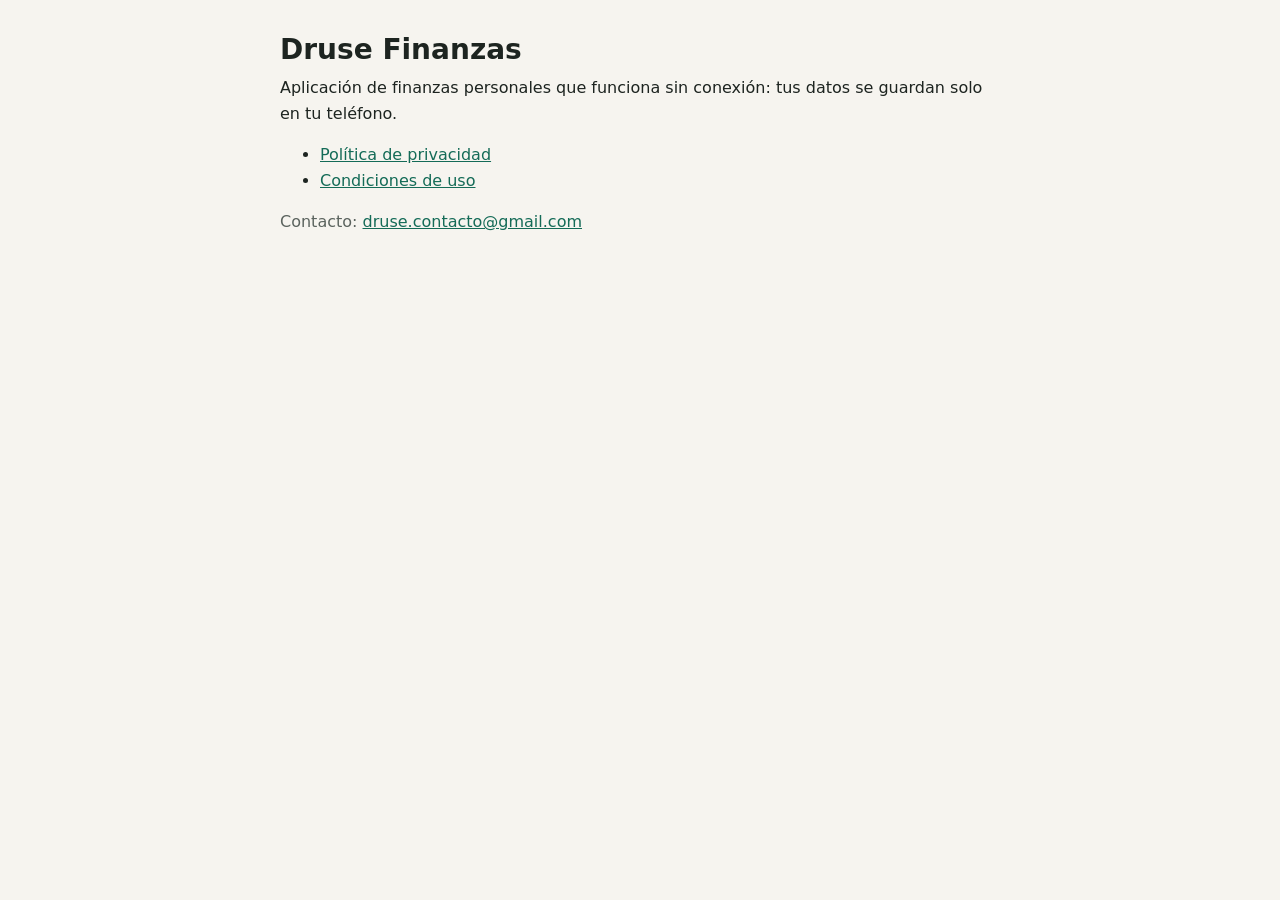
==== index.html @ 534edf0a "Política de privacidad y condiciones de uso de Druse Finanzas Generadas con `npm run legal` desde el" ====
<!doctype html>
<html lang="es-CO">
<head>
<meta charset="utf-8">
<meta name="viewport" content="width=device-width, initial-scale=1">
<title>Información legal — Druse Finanzas</title>
<style>:root{color-scheme:light dark;--fondo:#f6f4ef;--texto:#1d2420;--suave:#5b635e;--acento:#146b57;--linea:#dcd8cf}@media (prefers-color-scheme:dark){:root{--fondo:#141816;--texto:#e9ece9;--suave:#a6ada8;--acento:#6fcfae;--linea:#2c332f}}body{margin:0;background:var(--fondo);color:var(--texto);font:16px/1.6 system-ui,-apple-system,"Segoe UI",Roboto,sans-serif}main{max-width:720px;margin:0 auto;padding:32px 16px 64px}h1{font-size:1.75rem;line-height:1.25;margin:0 0 8px}h2{font-size:1.125rem;margin:32px 0 8px}p{margin:0 0 12px;overflow-wrap:anywhere}.suave{color:var(--suave)}.resumen{padding:16px;border:1px solid var(--linea);border-radius:12px}a{color:var(--acento)}nav{margin-bottom:24px}</style>
</head>
<body>
<main>
<h1>Druse Finanzas</h1>
<p>Aplicación de finanzas personales que funciona sin conexión: tus datos se guardan solo en tu teléfono.</p>
<ul>
<li><a href="privacidad.html">Política de privacidad</a></li>
<li><a href="condiciones.html">Condiciones de uso</a></li>
</ul>
<p class="suave">Contacto: <a href="mailto:druse.contacto@gmail.com">druse.contacto@gmail.com</a></p>
</main>
</body>
</html>
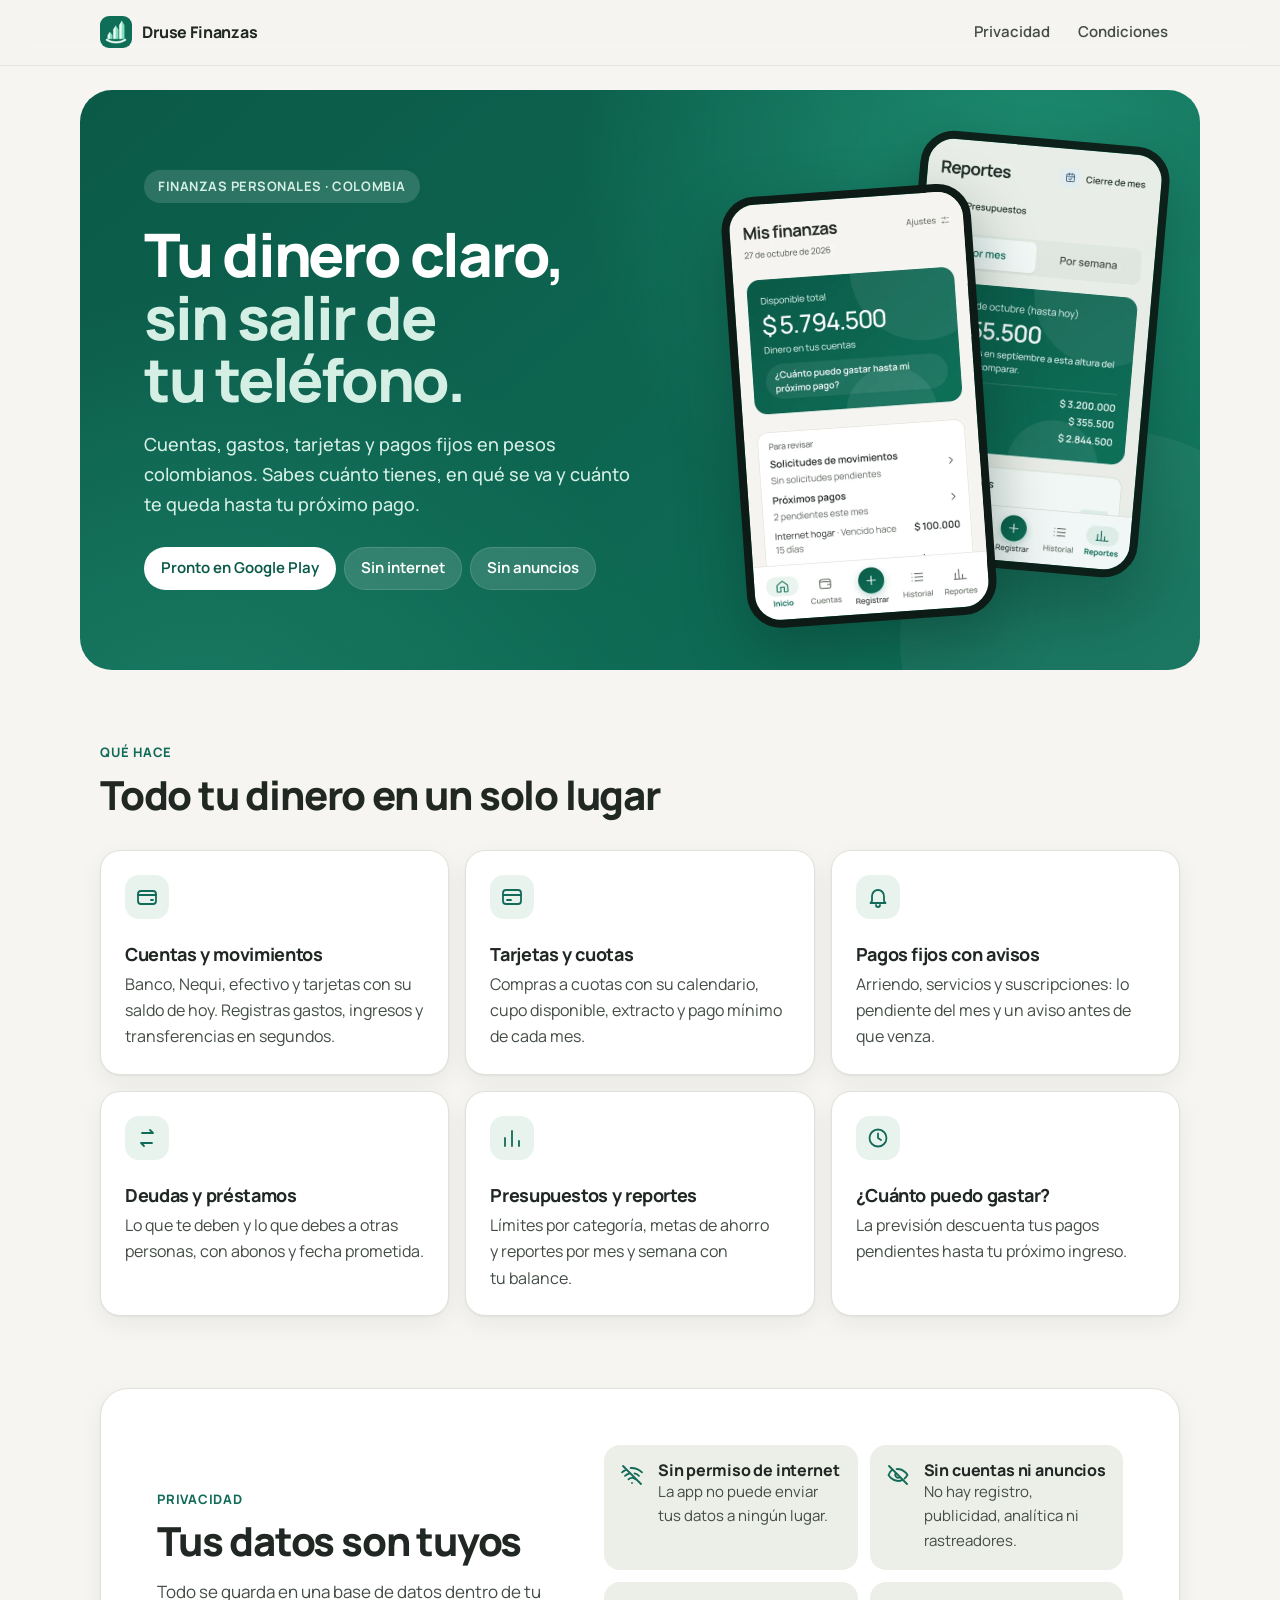
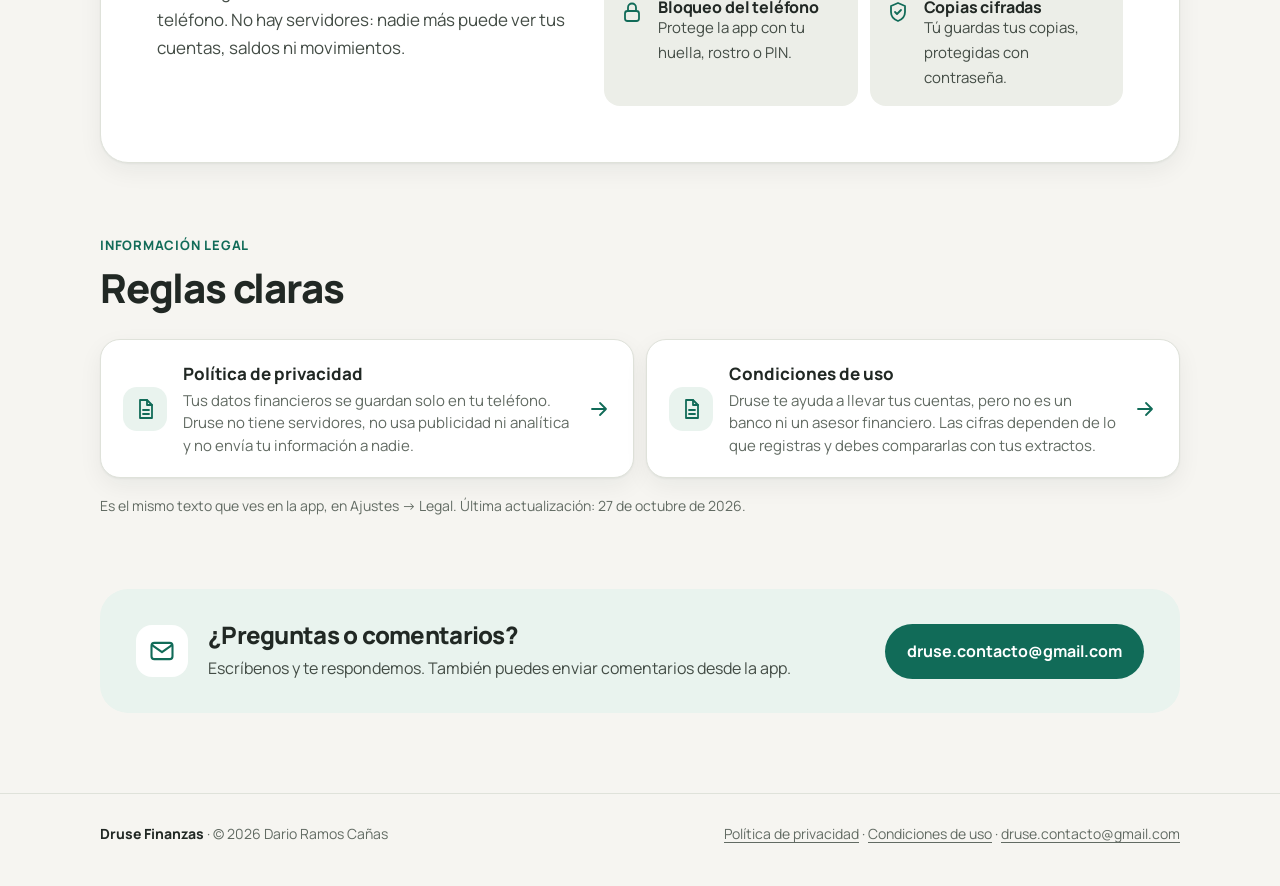
==== commit ba337cd6: "Portada de Druse Finanzas y nuevo diseño de las páginas legales Portada con funciones y compromisos " ====
--- a/index.html
+++ b/index.html
@@ -3,18 +3,74 @@
 <head>
 <meta charset="utf-8">
 <meta name="viewport" content="width=device-width, initial-scale=1">
-<title>Información legal — Druse Finanzas</title>
-<style>:root{color-scheme:light dark;--fondo:#f6f4ef;--texto:#1d2420;--suave:#5b635e;--acento:#146b57;--linea:#dcd8cf}@media (prefers-color-scheme:dark){:root{--fondo:#141816;--texto:#e9ece9;--suave:#a6ada8;--acento:#6fcfae;--linea:#2c332f}}body{margin:0;background:var(--fondo);color:var(--texto);font:16px/1.6 system-ui,-apple-system,"Segoe UI",Roboto,sans-serif}main{max-width:720px;margin:0 auto;padding:32px 16px 64px}h1{font-size:1.75rem;line-height:1.25;margin:0 0 8px}h2{font-size:1.125rem;margin:32px 0 8px}p{margin:0 0 12px;overflow-wrap:anywhere}.suave{color:var(--suave)}.resumen{padding:16px;border:1px solid var(--linea);border-radius:12px}a{color:var(--acento)}nav{margin-bottom:24px}</style>
+<title>Druse Finanzas — tu dinero claro, sin conexión</title>
+<meta name="description" content="Druse Finanzas: cuentas, gastos, tarjetas y pagos fijos en pesos colombianos. Funciona sin internet y tus datos se quedan en tu teléfono.">
+<meta name="theme-color" content="#116b58" media="(prefers-color-scheme: light)">
+<meta name="theme-color" content="#141714" media="(prefers-color-scheme: dark)">
+<link rel="icon" type="image/png" href="recursos/icono-192.png">
+<link rel="stylesheet" href="estilo.css">
 </head>
-<body>
-<main>
-<h1>Druse Finanzas</h1>
-<p>Aplicación de finanzas personales que funciona sin conexión: tus datos se guardan solo en tu teléfono.</p>
-<ul>
-<li><a href="privacidad.html">Política de privacidad</a></li>
-<li><a href="condiciones.html">Condiciones de uso</a></li>
+<body class="pagina-inicio">
+<a class="saltar" href="#contenido">Saltar al contenido</a>
+<header class="barra"><div class="barra__dentro">
+<a class="marca" href="index.html" aria-label="Druse Finanzas, inicio"><img src="recursos/icono-192.png" alt="" width="32" height="32"><span>Druse Finanzas</span></a>
+<nav aria-label="Secciones"><a href="privacidad.html">Privacidad</a><a href="condiciones.html">Condiciones</a></nav>
+</div></header>
+<main id="contenido">
+<section class="portada"><div class="portada__dentro">
+<div class="portada__texto">
+<p class="etiqueta">Finanzas personales · Colombia</p>
+<h1>Tu dinero claro, <span>sin salir de tu teléfono.</span></h1>
+<p class="entrada">Cuentas, gastos, tarjetas y pagos fijos en pesos colombianos. Sabes cuánto tienes, en qué se va y cuánto te queda hasta tu próximo pago.</p>
+<ul class="sellos"><li>Pronto en Google Play</li><li>Sin internet</li><li>Sin anuncios</li></ul>
+</div>
+<div class="telefonos" aria-hidden="true">
+<img class="telefono telefono--atras" src="recursos/reportes.webp" alt="" width="540" height="960">
+<img class="telefono telefono--frente" src="recursos/inicio.webp" alt="" width="540" height="960">
+</div>
+</div></section>
+<section class="bloque" aria-labelledby="funciones-titulo">
+<p class="bloque__antetitulo">Qué hace</p>
+<h2 id="funciones-titulo">Todo tu dinero en un solo lugar</h2>
+<ul class="funciones">
+<li class="funcion"><svg class="icono" viewBox="0 0 24 24" aria-hidden="true" fill="none" stroke="currentColor" stroke-width="1.8" stroke-linecap="round" stroke-linejoin="round"><rect x="3" y="6" width="18" height="13" rx="3"/><path d="M3 10h18M16 15h2"/></svg><h3>Cuentas y movimientos</h3><p>Banco, Nequi, efectivo y tarjetas con su saldo de hoy. Registras gastos, ingresos y transferencias en segundos.</p></li>
+<li class="funcion"><svg class="icono" viewBox="0 0 24 24" aria-hidden="true" fill="none" stroke="currentColor" stroke-width="1.8" stroke-linecap="round" stroke-linejoin="round"><rect x="3" y="5" width="18" height="14" rx="3"/><path d="M3 10h18M7 15h4"/></svg><h3>Tarjetas y cuotas</h3><p>Compras a cuotas con su calendario, cupo disponible, extracto y pago mínimo de cada mes.</p></li>
+<li class="funcion"><svg class="icono" viewBox="0 0 24 24" aria-hidden="true" fill="none" stroke="currentColor" stroke-width="1.8" stroke-linecap="round" stroke-linejoin="round"><path d="M6 16v-5a6 6 0 0 1 12 0v5l1.5 2h-15z"/><path d="M10 20a2 2 0 0 0 4 0"/></svg><h3>Pagos fijos con avisos</h3><p>Arriendo, servicios y suscripciones: lo pendiente del mes y un aviso antes de que venza.</p></li>
+<li class="funcion"><svg class="icono" viewBox="0 0 24 24" aria-hidden="true" fill="none" stroke="currentColor" stroke-width="1.8" stroke-linecap="round" stroke-linejoin="round"><path d="M7 7h11l-3-3M17 17H6l3 3"/></svg><h3>Deudas y préstamos</h3><p>Lo que te deben y lo que debes a otras personas, con abonos y fecha prometida.</p></li>
+<li class="funcion"><svg class="icono" viewBox="0 0 24 24" aria-hidden="true" fill="none" stroke="currentColor" stroke-width="1.8" stroke-linecap="round" stroke-linejoin="round"><path d="M5 20v-8M12 20V5M19 20v-5"/></svg><h3>Presupuestos y reportes</h3><p>Límites por categoría, metas de ahorro y reportes por mes y semana con tu balance.</p></li>
+<li class="funcion"><svg class="icono" viewBox="0 0 24 24" aria-hidden="true" fill="none" stroke="currentColor" stroke-width="1.8" stroke-linecap="round" stroke-linejoin="round"><circle cx="12" cy="12" r="8.5"/><path d="M12 7.5V12l3 2"/></svg><h3>¿Cuánto puedo gastar?</h3><p>La previsión descuenta tus pagos pendientes hasta tu próximo ingreso.</p></li>
 </ul>
-<p class="suave">Contacto: <a href="mailto:druse.contacto@gmail.com">druse.contacto@gmail.com</a></p>
+</section>
+<section class="bloque" aria-labelledby="privacidad-titulo"><div class="privacidad">
+<div class="privacidad__texto">
+<p class="bloque__antetitulo">Privacidad</p>
+<h2 id="privacidad-titulo">Tus datos son tuyos</h2>
+<p>Todo se guarda en una base de datos dentro de tu teléfono. No hay servidores: nadie más puede ver tus cuentas, saldos ni movimientos.</p>
+</div>
+<ul class="promesas">
+<li><svg class="icono" viewBox="0 0 24 24" aria-hidden="true" fill="none" stroke="currentColor" stroke-width="1.8" stroke-linecap="round" stroke-linejoin="round"><path d="M3 3l18 18M8.5 16.4a5 5 0 0 1 7 0M5 12.9a10 10 0 0 1 4.6-2.6M14.5 10.4A10 10 0 0 1 19 12.9M2 9.4a15 15 0 0 1 4.2-2.8M10.7 5A15 15 0 0 1 22 9.4M12 20h.01"/></svg><div><h3>Sin permiso de internet</h3><p>La app no puede enviar tus datos a ningún lugar.</p></div></li>
+<li><svg class="icono" viewBox="0 0 24 24" aria-hidden="true" fill="none" stroke="currentColor" stroke-width="1.8" stroke-linecap="round" stroke-linejoin="round"><path d="M3 3l18 18M10.6 6.1A10 10 0 0 1 12 6c6 0 9.5 6 9.5 6a17 17 0 0 1-3 3.6M6.6 6.6C3.9 8.3 2.5 12 2.5 12S6 18 12 18a9.6 9.6 0 0 0 4.4-1.1M9.9 9.9a3 3 0 0 0 4.2 4.2"/></svg><div><h3>Sin cuentas ni anuncios</h3><p>No hay registro, publicidad, analítica ni rastreadores.</p></div></li>
+<li><svg class="icono" viewBox="0 0 24 24" aria-hidden="true" fill="none" stroke="currentColor" stroke-width="1.8" stroke-linecap="round" stroke-linejoin="round"><rect x="5" y="11" width="14" height="10" rx="2.5"/><path d="M8 11V7.5a4 4 0 0 1 8 0V11"/></svg><div><h3>Bloqueo del teléfono</h3><p>Protege la app con tu huella, rostro o PIN.</p></div></li>
+<li><svg class="icono" viewBox="0 0 24 24" aria-hidden="true" fill="none" stroke="currentColor" stroke-width="1.8" stroke-linecap="round" stroke-linejoin="round"><path d="M12 3l7 3v6c0 4.5-3 7.5-7 9-4-1.5-7-4.5-7-9V6z"/><path d="M9 12l2 2 4-4"/></svg><div><h3>Copias cifradas</h3><p>Tú guardas tus copias, protegidas con contraseña.</p></div></li>
+</ul>
+</div></section>
+<section class="bloque" aria-labelledby="legal-titulo">
+<p class="bloque__antetitulo">Información legal</p>
+<h2 id="legal-titulo">Reglas claras</h2>
+<ul class="documentos">
+<li><a class="enlace-doc" href="privacidad.html"><svg class="icono" viewBox="0 0 24 24" aria-hidden="true" fill="none" stroke="currentColor" stroke-width="1.8" stroke-linecap="round" stroke-linejoin="round"><path d="M7 3h7l5 5v13H7z"/><path d="M14 3v5h5M10 13h6M10 17h6"/></svg><span><strong>Política de privacidad</strong><span>Tus datos financieros se guardan solo en tu teléfono. Druse no tiene servidores, no usa publicidad ni analítica y no envía tu información a nadie.</span></span><svg class="icono" viewBox="0 0 24 24" aria-hidden="true" fill="none" stroke="currentColor" stroke-width="1.8" stroke-linecap="round" stroke-linejoin="round"><path d="M5 12h14M13 6l6 6-6 6"/></svg></a></li>
+<li><a class="enlace-doc" href="condiciones.html"><svg class="icono" viewBox="0 0 24 24" aria-hidden="true" fill="none" stroke="currentColor" stroke-width="1.8" stroke-linecap="round" stroke-linejoin="round"><path d="M7 3h7l5 5v13H7z"/><path d="M14 3v5h5M10 13h6M10 17h6"/></svg><span><strong>Condiciones de uso</strong><span>Druse te ayuda a llevar tus cuentas, pero no es un banco ni un asesor financiero. Las cifras dependen de lo que registras y debes compararlas con tus extractos.</span></span><svg class="icono" viewBox="0 0 24 24" aria-hidden="true" fill="none" stroke="currentColor" stroke-width="1.8" stroke-linecap="round" stroke-linejoin="round"><path d="M5 12h14M13 6l6 6-6 6"/></svg></a></li>
+</ul>
+<p class="actualizado">Es el mismo texto que ves en la app, en Ajustes → Legal. Última actualización: 27 de octubre de 2026.</p>
+</section>
+<section class="bloque"><div class="contacto">
+<svg class="icono" viewBox="0 0 24 24" aria-hidden="true" fill="none" stroke="currentColor" stroke-width="1.8" stroke-linecap="round" stroke-linejoin="round"><rect x="3" y="5" width="18" height="14" rx="2.5"/><path d="M3.5 7l8.5 6 8.5-6"/></svg><div><h2>¿Preguntas o comentarios?</h2><p>Escríbenos y te respondemos. También puedes enviar comentarios desde la app.</p></div>
+<a class="boton" href="mailto:druse.contacto@gmail.com">druse.contacto@gmail.com</a>
+</div></section>
 </main>
+<footer class="pie"><div class="pie__dentro">
+<p><strong>Druse Finanzas</strong> · © 2026 Dario Ramos Cañas</p>
+<p><a href="privacidad.html">Política de privacidad</a> · <a href="condiciones.html">Condiciones de uso</a> · <a href="mailto:druse.contacto@gmail.com">druse.contacto@gmail.com</a></p>
+</div></footer>
 </body>
 </html>
--- a/estilo.css
+++ b/estilo.css
@@ -0,0 +1,309 @@
+/*
+ * Web pública de Druse Finanzas (GitHub Pages). Archivo fijo: el HTML lo genera `npm run legal`
+ * desde src/app/core/domain/legal.ts. Colores de src/theme/variables.scss; sin recursos externos.
+ */
+
+@font-face {
+  font-family: 'Manrope';
+  src: url('recursos/manrope-variable.ttf') format('truetype');
+  font-weight: 200 800;
+  font-display: swap;
+}
+
+:root {
+  color-scheme: light dark;
+  --fondo: #f6f5f1;
+  --superficie: #ffffff;
+  --superficie-2: #eceee8;
+  --texto: #212824;
+  --texto-2: #434c45;
+  --suave: #626b63;
+  --linea: #dfe2da;
+  --borde: #d0d4cc;
+  --marca: #116b58;
+  --marca-fondo: #e9f3ee;
+  --portada: radial-gradient(circle at 85% 10%, #1d8a6f 0, transparent 42%), radial-gradient(circle at 10% 120%, #1a7c64 0, transparent 40%), linear-gradient(140deg, #0b5a48 0%, #0f7059 100%);
+  --portada-texto: #ffffff;
+  --portada-suave: #d5efe5;
+  --portada-sello: rgba(255, 255, 255, 0.14);
+  --sombra: 0 1px 2px rgba(23, 38, 31, 0.05), 0 8px 24px rgba(23, 38, 31, 0.06);
+  --sombra-alta: 0 24px 60px rgba(6, 40, 31, 0.35);
+  --radio: 20px;
+  --ancho: 1120px;
+  --fuente: 'Manrope', system-ui, -apple-system, 'Segoe UI', Roboto, sans-serif;
+}
+
+@media (prefers-color-scheme: dark) {
+  :root {
+    --fondo: #141714;
+    --superficie: #1d211d;
+    --superficie-2: #272e27;
+    --texto: #edf1ea;
+    --texto-2: #ccd3c8;
+    --suave: #adb7ab;
+    --linea: #343d32;
+    --borde: #485145;
+    --marca: #8fd5b5;
+    --marca-fondo: #24382e;
+    --portada: radial-gradient(circle at 85% 10%, #22604f 0, transparent 42%), radial-gradient(circle at 10% 120%, #1c4d3f 0, transparent 40%), linear-gradient(140deg, #133a2f 0%, #1d4f41 100%);
+    --portada-texto: #f1f6f2;
+    --portada-suave: #c3dbd1;
+    --portada-sello: rgba(143, 213, 181, 0.14);
+    --sombra: 0 1px 2px rgba(0, 0, 0, 0.3);
+    --sombra-alta: 0 24px 60px rgba(0, 0, 0, 0.5);
+  }
+}
+
+*, *::before, *::after { box-sizing: border-box; }
+
+html { scroll-behavior: smooth; -webkit-text-size-adjust: 100%; }
+
+body {
+  margin: 0;
+  background: var(--fondo);
+  color: var(--texto);
+  font: 400 1rem/1.65 var(--fuente);
+  font-feature-settings: 'tnum' 0;
+  -webkit-font-smoothing: antialiased;
+  text-rendering: optimizeLegibility;
+}
+
+h1, h2, h3 { margin: 0; line-height: 1.15; letter-spacing: -0.02em; text-wrap: balance; }
+p { margin: 0; overflow-wrap: anywhere; text-wrap: pretty; }
+ul, ol { margin: 0; padding: 0; }
+img { display: block; max-width: 100%; height: auto; }
+a { color: var(--marca); text-decoration-thickness: 1px; text-underline-offset: 3px; }
+a:hover { text-decoration-thickness: 2px; }
+:focus-visible { outline: 3px solid var(--marca); outline-offset: 3px; border-radius: 6px; }
+::selection { background: var(--marca); color: var(--superficie); }
+
+.icono { width: 24px; height: 24px; flex: 0 0 auto; }
+
+.saltar {
+  position: absolute; left: 16px; top: -100px; z-index: 20;
+  padding: 10px 16px; border-radius: 12px; background: var(--superficie); color: var(--texto); box-shadow: var(--sombra);
+}
+.saltar:focus { top: 12px; }
+
+/* Barra superior */
+.barra {
+  position: sticky; top: 0; z-index: 10;
+  background: color-mix(in srgb, var(--fondo) 82%, transparent);
+  -webkit-backdrop-filter: saturate(1.4) blur(14px);
+  backdrop-filter: saturate(1.4) blur(14px);
+  border-bottom: 1px solid color-mix(in srgb, var(--linea) 70%, transparent);
+}
+.barra__dentro {
+  max-width: var(--ancho); margin: 0 auto; padding: 12px 20px;
+  display: flex; align-items: center; justify-content: space-between; gap: 16px;
+}
+.marca { display: inline-flex; align-items: center; gap: 10px; color: var(--texto); font-weight: 750; letter-spacing: -0.01em; text-decoration: none; }
+.marca img { width: 32px; height: 32px; border-radius: 9px; }
+.marca span { white-space: nowrap; }
+.barra nav { display: flex; gap: 4px; }
+.barra nav a {
+  padding: 8px 12px; border-radius: 999px; color: var(--texto-2);
+  font-size: 0.9375rem; font-weight: 600; text-decoration: none; transition: background-color 0.15s, color 0.15s;
+}
+.barra nav a:hover { background: var(--superficie-2); color: var(--texto); }
+.barra nav a[aria-current='page'] { background: var(--marca-fondo); color: var(--marca); }
+
+/* Portada */
+.portada { padding: 16px 16px 0; }
+.portada__dentro {
+  position: relative; overflow: hidden;
+  max-width: var(--ancho); margin: 0 auto; padding: 56px 28px 0;
+  border-radius: 32px; background: var(--portada); color: var(--portada-texto);
+  display: grid; gap: 40px;
+}
+.portada__dentro::after {
+  content: ''; position: absolute; inset: auto -120px -180px auto; width: 420px; height: 420px; border-radius: 50%;
+  background: rgba(255, 255, 255, 0.05); pointer-events: none;
+}
+.portada__texto { position: relative; z-index: 1; }
+.etiqueta {
+  display: inline-block; margin-bottom: 20px; padding: 6px 14px; border-radius: 999px;
+  background: var(--portada-sello); color: var(--portada-suave);
+  font-size: 0.8125rem; font-weight: 700; letter-spacing: 0.04em; text-transform: uppercase;
+}
+.portada h1 { font-size: clamp(2.25rem, 7vw, 3.75rem); font-weight: 800; letter-spacing: -0.035em; line-height: 1.04; }
+.portada h1 span { display: block; color: var(--portada-suave); }
+.entrada { margin-top: 20px; max-width: 34em; color: var(--portada-suave); font-size: 1.125rem; font-weight: 500; }
+.sellos { display: flex; flex-wrap: wrap; gap: 8px; margin-top: 28px; list-style: none; }
+.sellos li {
+  padding: 8px 16px; border-radius: 999px; background: var(--portada-sello);
+  font-size: 0.9375rem; font-weight: 650; border: 1px solid rgba(255, 255, 255, 0.12);
+}
+.sellos li:first-child { background: var(--portada-texto); color: #0b5a48; border-color: transparent; }
+
+.telefonos { position: relative; z-index: 1; display: flex; justify-content: center; height: 340px; }
+.telefono {
+  position: absolute; bottom: -120px; width: 230px; border-radius: 34px;
+  border: 8px solid #0d1a15; background: #0d1a15; box-shadow: var(--sombra-alta);
+}
+.telefono--frente { left: 50%; transform: translateX(-62%) rotate(-3deg); z-index: 2; }
+.telefono--atras { left: 50%; transform: translateX(-10%) translateY(-36px) rotate(5deg); opacity: 0.94; }
+
+/* Bloques de la portada */
+.bloque { max-width: var(--ancho); margin: 0 auto; padding: 72px 20px 0; }
+.bloque__antetitulo { margin-bottom: 8px; color: var(--marca); font-size: 0.8125rem; font-weight: 750; letter-spacing: 0.06em; text-transform: uppercase; }
+.bloque h2 { font-size: clamp(1.75rem, 4.5vw, 2.5rem); font-weight: 800; letter-spacing: -0.03em; }
+
+.funciones { display: grid; gap: 16px; margin-top: 32px; list-style: none; }
+.funcion {
+  padding: 24px; border-radius: var(--radio); background: var(--superficie);
+  border: 1px solid var(--linea); box-shadow: var(--sombra); transition: transform 0.2s, border-color 0.2s;
+}
+.funcion:hover { transform: translateY(-2px); border-color: var(--borde); }
+.funcion .icono { width: 44px; height: 44px; padding: 10px; border-radius: 14px; background: var(--marca-fondo); color: var(--marca); }
+.funcion h3 { margin-top: 18px; font-size: 1.125rem; font-weight: 750; }
+.funcion p { margin-top: 6px; color: var(--texto-2); }
+
+.privacidad {
+  display: grid; gap: 32px; padding: 36px 28px; border-radius: 28px;
+  background: var(--superficie); border: 1px solid var(--linea); box-shadow: var(--sombra);
+}
+.privacidad__texto p:last-child { margin-top: 14px; color: var(--texto-2); font-size: 1.0625rem; }
+.promesas { display: grid; gap: 12px; list-style: none; }
+.promesas li { display: flex; gap: 14px; align-items: flex-start; padding: 16px; border-radius: 16px; background: var(--superficie-2); }
+.promesas .icono { color: var(--marca); margin-top: 2px; }
+.promesas h3 { font-size: 1rem; font-weight: 750; letter-spacing: -0.01em; }
+.promesas p { color: var(--texto-2); font-size: 0.9375rem; }
+
+.documentos { display: grid; gap: 12px; margin-top: 28px; list-style: none; }
+.enlace-doc {
+  display: flex; align-items: center; gap: 16px; padding: 20px 22px; border-radius: var(--radio);
+  background: var(--superficie); border: 1px solid var(--linea); box-shadow: var(--sombra);
+  color: var(--texto); text-decoration: none; transition: border-color 0.2s, transform 0.2s;
+}
+.enlace-doc:hover { border-color: var(--marca); transform: translateY(-1px); }
+.enlace-doc > .icono:first-child { width: 44px; height: 44px; padding: 10px; border-radius: 14px; background: var(--marca-fondo); color: var(--marca); }
+.enlace-doc > span { flex: 1; min-width: 0; }
+.enlace-doc strong { display: block; font-size: 1.0625rem; font-weight: 750; }
+.enlace-doc strong + span { display: block; margin-top: 2px; color: var(--suave); font-size: 0.9375rem; line-height: 1.5; }
+.enlace-doc > .icono:last-child { color: var(--marca); transition: transform 0.2s; }
+.enlace-doc:hover > .icono:last-child { transform: translateX(3px); }
+.actualizado { margin-top: 16px; color: var(--suave); font-size: 0.875rem; }
+
+.contacto {
+  display: grid; gap: 20px; align-items: center; padding: 32px 28px; border-radius: 28px;
+  background: var(--marca-fondo); color: var(--texto);
+}
+.contacto > .icono { width: 52px; height: 52px; padding: 12px; border-radius: 16px; background: var(--superficie); color: var(--marca); }
+.contacto h2 { font-size: 1.5rem; }
+.contacto p { margin-top: 6px; color: var(--texto-2); }
+.boton {
+  display: inline-flex; justify-content: center; padding: 14px 22px; border-radius: 999px;
+  background: var(--marca); color: var(--superficie); font-weight: 700; text-decoration: none;
+  overflow-wrap: anywhere; transition: filter 0.15s, transform 0.15s;
+}
+.boton:hover { filter: brightness(1.08); transform: translateY(-1px); }
+
+/* Documentos legales */
+.encabezado { padding: 16px 16px 0; }
+.encabezado__dentro {
+  max-width: var(--ancho); margin: 0 auto; padding: 40px 28px 44px; border-radius: 28px;
+  background: var(--portada); color: var(--portada-texto);
+}
+.miga { color: var(--portada-suave); font-size: 0.875rem; font-weight: 600; }
+.miga a { color: inherit; }
+.encabezado h1 { margin-top: 14px; font-size: clamp(2rem, 6vw, 3rem); font-weight: 800; letter-spacing: -0.035em; }
+.fecha {
+  display: inline-block; margin-top: 16px; padding: 6px 14px; border-radius: 999px;
+  background: var(--portada-sello); color: var(--portada-suave); font-size: 0.875rem; font-weight: 600;
+}
+
+.documento { max-width: var(--ancho); margin: 0 auto; padding: 32px 20px 0; display: grid; gap: 28px; }
+.indice { padding: 20px 22px; border-radius: var(--radio); background: var(--superficie); border: 1px solid var(--linea); }
+.indice__titulo { margin-bottom: 10px; color: var(--suave); font-size: 0.8125rem; font-weight: 750; letter-spacing: 0.06em; text-transform: uppercase; }
+.indice ol { list-style: none; counter-reset: indice; display: grid; gap: 2px; }
+.indice li { counter-increment: indice; }
+.indice a {
+  display: flex; gap: 10px; padding: 6px 8px; border-radius: 10px;
+  color: var(--texto-2); font-size: 0.9375rem; font-weight: 600; line-height: 1.4; text-decoration: none;
+}
+.indice a::before { content: counter(indice, decimal-leading-zero); color: var(--marca); font-variant-numeric: tabular-nums; }
+.indice a:hover { background: var(--superficie-2); color: var(--texto); }
+
+.texto { min-width: 0; max-width: 46rem; }
+.resumen {
+  padding: 22px 24px; border-radius: var(--radio); background: var(--marca-fondo);
+  border-left: 4px solid var(--marca); font-size: 1.0625rem; font-weight: 500;
+}
+.resumen__titulo { margin-bottom: 4px; color: var(--marca); font-size: 0.8125rem; font-weight: 750; letter-spacing: 0.06em; text-transform: uppercase; }
+.texto section { padding-top: 40px; scroll-margin-top: 80px; }
+.texto h2 { display: flex; align-items: baseline; gap: 12px; margin-bottom: 14px; font-size: 1.375rem; font-weight: 750; }
+.numero { color: var(--marca); font-size: 0.875rem; font-weight: 750; font-variant-numeric: tabular-nums; }
+.texto section p { color: var(--texto-2); font-size: 1.0625rem; line-height: 1.75; }
+.texto section p + p { margin-top: 14px; }
+.volver { margin-top: 40px; }
+.volver a { display: inline-flex; align-items: center; gap: 8px; font-weight: 650; text-decoration: none; }
+.volver .icono { width: 18px; height: 18px; }
+
+/* Pie */
+.pie { margin-top: 80px; border-top: 1px solid var(--linea); }
+.pie__dentro {
+  max-width: var(--ancho); margin: 0 auto; padding: 28px 20px 40px;
+  display: flex; flex-wrap: wrap; justify-content: space-between; gap: 8px 24px;
+  color: var(--suave); font-size: 0.875rem;
+}
+.pie strong { color: var(--texto); font-weight: 750; }
+.pie a { color: var(--suave); }
+.pie a:hover { color: var(--marca); }
+
+@media (max-width: 400px) {
+  .barra__dentro { padding: 10px 12px 10px 16px; gap: 8px; }
+  .marca { gap: 8px; font-size: 0.9375rem; }
+  .marca img { width: 28px; height: 28px; border-radius: 8px; }
+  .barra nav { gap: 0; }
+  .barra nav a { padding: 6px 10px; font-size: 0.875rem; }
+}
+
+@media (max-width: 359px) {
+  .marca span { display: none; }
+}
+
+@media (min-width: 720px) {
+  .portada { padding: 24px 24px 0; }
+  .portada__dentro { padding: 72px 56px 0; }
+  .telefonos { height: 400px; }
+  .telefono { width: 260px; }
+  .funciones { grid-template-columns: repeat(2, 1fr); }
+  .promesas { grid-template-columns: repeat(2, 1fr); }
+  .privacidad { padding: 48px; }
+  .contacto { grid-template-columns: auto 1fr auto; padding: 32px 36px; }
+  .encabezado { padding: 24px 24px 0; }
+  .encabezado__dentro { padding: 56px 48px 60px; }
+}
+
+@media (min-width: 960px) {
+  .portada__dentro { grid-template-columns: 1.1fr 1fr; align-items: center; padding: 80px 64px; min-height: 560px; }
+  .telefonos { height: 100%; min-height: 420px; }
+  .telefono { bottom: auto; top: 50%; width: 250px; }
+  .telefono--frente { transform: translate(-70%, -44%) rotate(-4deg); }
+  .telefono--atras { transform: translate(-2%, -56%) rotate(5deg); }
+  .funciones { grid-template-columns: repeat(3, 1fr); }
+  .privacidad { grid-template-columns: 1fr 1.25fr; align-items: center; padding: 56px; }
+  .documentos { grid-template-columns: repeat(2, 1fr); }
+  .documento { grid-template-columns: 260px minmax(0, 1fr); gap: 56px; padding-top: 48px; }
+  .indice { position: sticky; top: 84px; align-self: start; max-height: calc(100vh - 108px); overflow: auto; }
+}
+
+@media (prefers-reduced-motion: reduce) {
+  html { scroll-behavior: auto; }
+  *, *::before, *::after { transition: none !important; }
+}
+
+@media print {
+  :root { --fondo: #fff; --superficie: #fff; --texto: #000; --texto-2: #111; --suave: #333; --marca: #0b5a48; --marca-fondo: #fff; }
+  .barra, .indice, .volver, .saltar { display: none; }
+  .encabezado, .documento { padding: 0; }
+  .encabezado__dentro { background: none; color: #000; padding: 0 0 12pt; border-radius: 0; }
+  .miga, .fecha { color: #333; background: none; padding: 0; }
+  .documento { display: block; }
+  .texto { max-width: none; }
+  .resumen { border: 1px solid #999; }
+  .texto section { break-inside: avoid-page; padding-top: 16pt; }
+  .pie { margin-top: 24pt; }
+  a { color: inherit; text-decoration: none; }
+}
